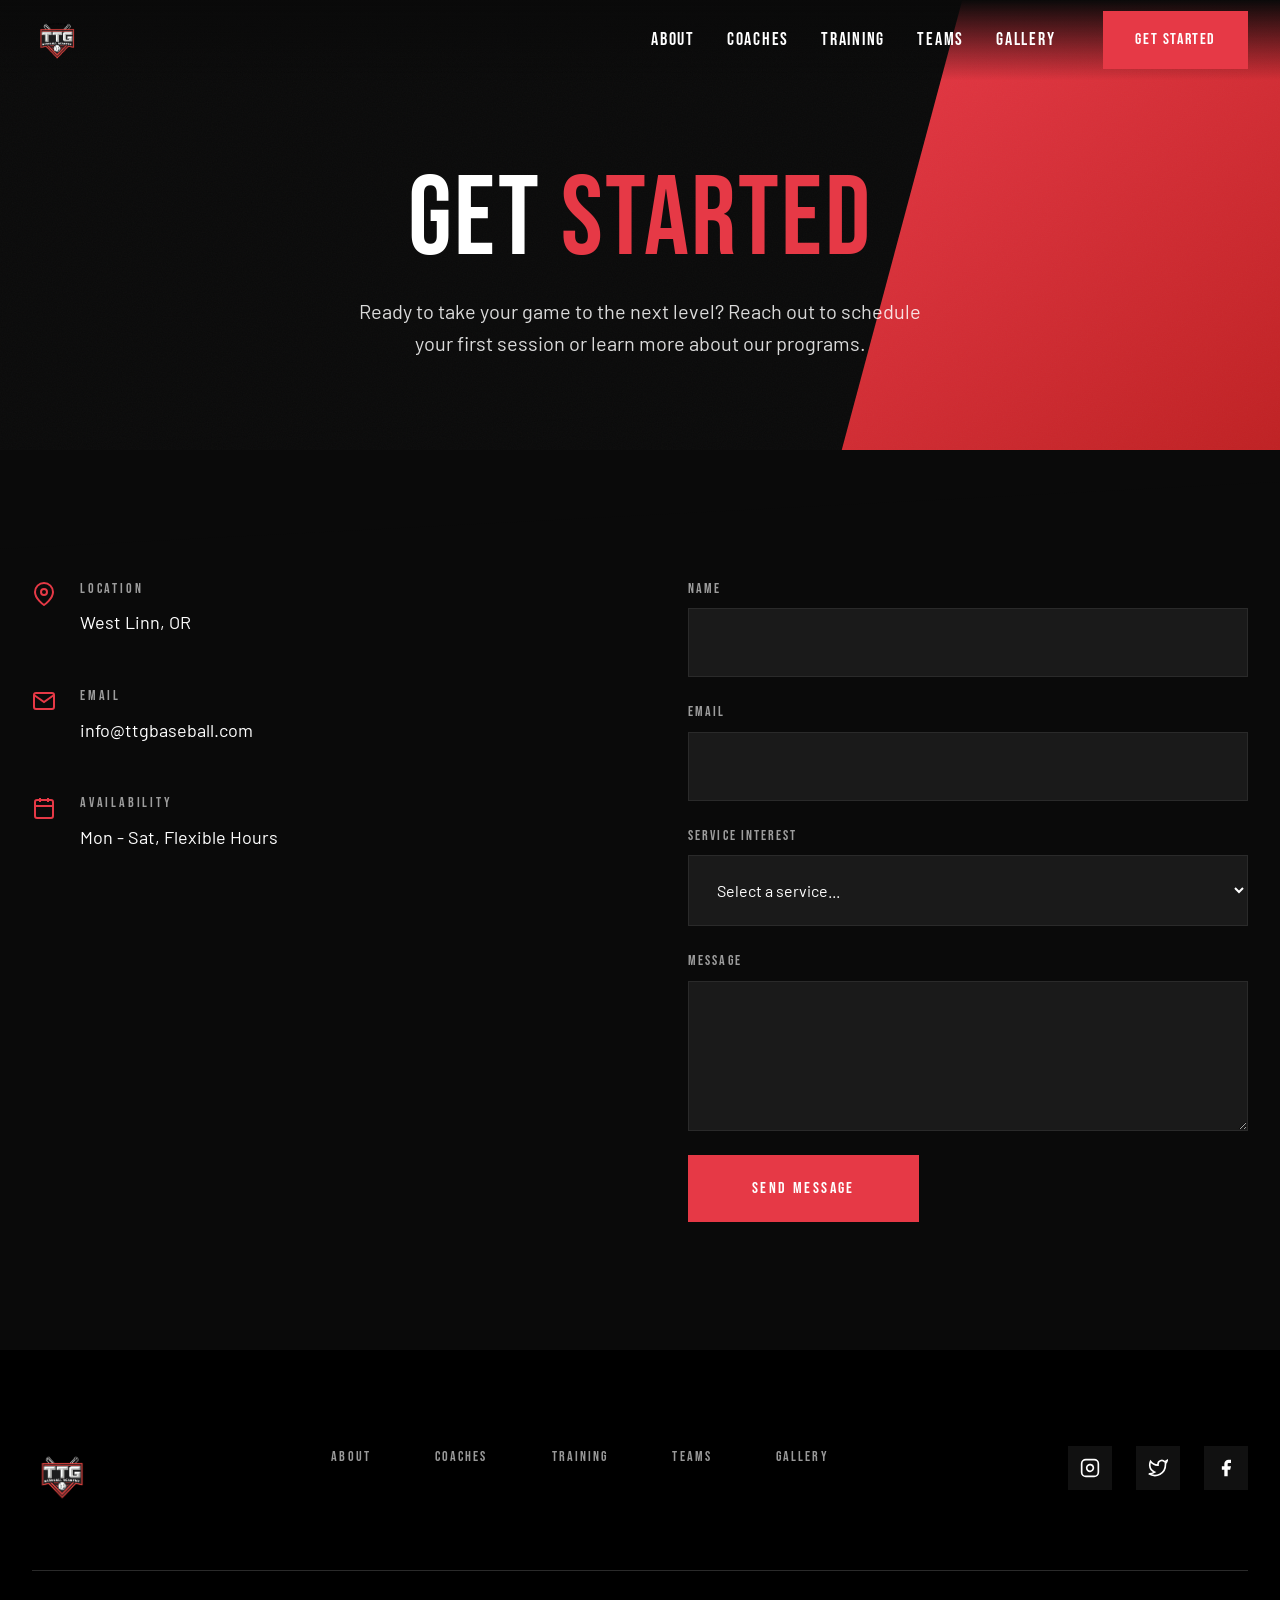
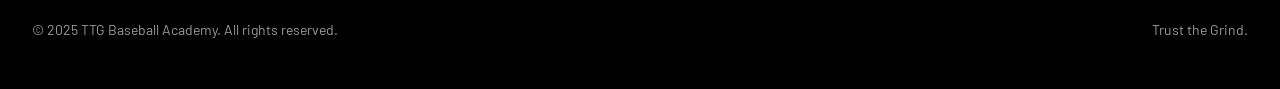
==== contact.html @ e198cc15 "Move contact form to standalone page and add gallery Extract the contact section from index.html int" ====
<!DOCTYPE html>
<html lang="en">
<head>
  <meta charset="UTF-8">
  <meta name="viewport" content="width=device-width, initial-scale=1.0">
  <meta name="description" content="Contact TTG Baseball Academy - Schedule training sessions, learn about programs, and start your journey.">

  <title>Contact | TTG Baseball Academy</title>

  <!-- Fonts -->
  <link rel="preconnect" href="https://fonts.googleapis.com">
  <link rel="preconnect" href="https://fonts.gstatic.com" crossorigin>
  <link href="https://fonts.googleapis.com/css2?family=Barlow:wght@400;500;600&family=Bebas+Neue&display=swap" rel="stylesheet">

  <!-- Styles -->
  <link rel="stylesheet" href="css/styles.css">
</head>
<body>
  <!-- Header -->
  <header class="header" id="header">
    <div class="header__inner">
      <a href="index.html">
        <img src="assets/images/logo.png" alt="TTG Baseball Academy" class="header__logo">
      </a>

      <nav class="nav">
        <button class="nav-toggle" id="navToggle" aria-label="Toggle navigation">
          <span class="nav-toggle__bar"></span>
          <span class="nav-toggle__bar"></span>
          <span class="nav-toggle__bar"></span>
        </button>

        <ul class="nav__list" id="navList">
          <li><a href="index.html#about" class="nav__link">About</a></li>
          <li><a href="index.html#coaches" class="nav__link">Coaches</a></li>
          <li><a href="index.html#services" class="nav__link">Training</a></li>
          <li><a href="teams.html" class="nav__link">Teams</a></li>
          <li><a href="gallery.html" class="nav__link">Gallery</a></li>
        </ul>

        <a href="contact.html" class="nav__cta"><span>Get Started</span></a>
      </nav>
    </div>
  </header>

  <main>
    <!-- Page Hero -->
    <section class="page-hero">
      <div class="page-hero__content">
        <h1 class="page-hero__title text-huge">
          Get <span class="text-red">Started</span>
        </h1>
        <p class="page-hero__subtitle">
          Ready to take your game to the next level? Reach out to schedule
          your first session or learn more about our programs.
        </p>
      </div>
    </section>

    <!-- Contact Section -->
    <section class="section section--black">
      <div class="section__divider"></div>
      <div class="section__inner">
        <div class="contact">
          <div class="contact__info reveal">
            <div class="contact__item">
              <svg class="contact__icon" viewBox="0 0 24 24" fill="none" stroke="currentColor" stroke-width="2">
                <path d="M21 10c0 7-9 13-9 13s-9-6-9-13a9 9 0 0 1 18 0z"/>
                <circle cx="12" cy="10" r="3"/>
              </svg>
              <div>
                <div class="contact__label">Location</div>
                <div class="contact__value">West Linn, OR</div>
              </div>
            </div>

            <div class="contact__item">
              <svg class="contact__icon" viewBox="0 0 24 24" fill="none" stroke="currentColor" stroke-width="2">
                <path d="M4 4h16c1.1 0 2 .9 2 2v12c0 1.1-.9 2-2 2H4c-1.1 0-2-.9-2-2V6c0-1.1.9-2 2-2z"/>
                <polyline points="22,6 12,13 2,6"/>
              </svg>
              <div>
                <div class="contact__label">Email</div>
                <div class="contact__value">
                  <a href="mailto:info@ttgbaseball.com">info@ttgbaseball.com</a>
                </div>
              </div>
            </div>

            <div class="contact__item">
              <svg class="contact__icon" viewBox="0 0 24 24" fill="none" stroke="currentColor" stroke-width="2">
                <rect x="3" y="4" width="18" height="18" rx="2" ry="2"/>
                <line x1="16" y1="2" x2="16" y2="6"/>
                <line x1="8" y1="2" x2="8" y2="6"/>
                <line x1="3" y1="10" x2="21" y2="10"/>
              </svg>
              <div>
                <div class="contact__label">Availability</div>
                <div class="contact__value">Mon - Sat, Flexible Hours</div>
              </div>
            </div>
          </div>

          <form class="contact__form reveal" id="contactForm">
            <div class="form-group">
              <label for="name" class="form-label">Name</label>
              <input type="text" id="name" name="name" class="form-input" required>
            </div>

            <div class="form-group">
              <label for="email" class="form-label">Email</label>
              <input type="email" id="email" name="email" class="form-input" required>
            </div>

            <div class="form-group">
              <label for="service" class="form-label">Service Interest</label>
              <select id="service" name="service" class="form-input">
                <option value="">Select a service...</option>
                <option value="hitting">Hitting Lessons</option>
                <option value="defense">Catching & Defense</option>
                <option value="private">Private Training</option>
                <option value="other">Other</option>
              </select>
            </div>

            <div class="form-group">
              <label for="message" class="form-label">Message</label>
              <textarea id="message" name="message" class="form-textarea" required></textarea>
            </div>

            <button type="submit" class="form-submit">Send Message</button>
          </form>
        </div>
      </div>
    </section>
  </main>

  <!-- Footer -->
  <footer class="footer">
    <div class="footer__inner">
      <div class="footer__top">
        <img src="assets/images/logo.png" alt="TTG Baseball Academy" class="footer__logo">

        <nav class="footer__nav">
          <a href="index.html#about" class="footer__link">About</a>
          <a href="index.html#coaches" class="footer__link">Coaches</a>
          <a href="index.html#services" class="footer__link">Training</a>
          <a href="teams.html" class="footer__link">Teams</a>
          <a href="gallery.html" class="footer__link">Gallery</a>
        </nav>

        <div class="footer__social">
          <a href="#" class="footer__social-link" aria-label="Instagram">
            <svg viewBox="0 0 24 24" fill="none" stroke="currentColor" stroke-width="2">
              <rect x="2" y="2" width="20" height="20" rx="5" ry="5"/>
              <path d="M16 11.37A4 4 0 1 1 12.63 8 4 4 0 0 1 16 11.37z"/>
              <line x1="17.5" y1="6.5" x2="17.51" y2="6.5"/>
            </svg>
          </a>
          <a href="#" class="footer__social-link" aria-label="Twitter">
            <svg viewBox="0 0 24 24" fill="none" stroke="currentColor" stroke-width="2">
              <path d="M23 3a10.9 10.9 0 0 1-3.14 1.53 4.48 4.48 0 0 0-7.86 3v1A10.66 10.66 0 0 1 3 4s-4 9 5 13a11.64 11.64 0 0 1-7 2c9 5 20 0 20-11.5a4.5 4.5 0 0 0-.08-.83A7.72 7.72 0 0 0 23 3z"/>
            </svg>
          </a>
          <a href="#" class="footer__social-link" aria-label="Facebook">
            <svg viewBox="0 0 24 24" fill="currentColor">
              <path d="M18 2h-3a5 5 0 0 0-5 5v3H7v4h3v8h4v-8h3l1-4h-4V7a1 1 0 0 1 1-1h3z"/>
            </svg>
          </a>
        </div>
      </div>

      <div class="footer__bottom">
        <p>&copy; 2025 TTG Baseball Academy. All rights reserved.</p>
        <p>Trust the Grind.</p>
      </div>
    </div>
  </footer>

  <script src="js/main.js"></script>
</body>
</html>
---- css/styles.css ----
/* =============================================
   TTG BASEBALL ACADEMY - "Trust the Grind"
   Aggressive Athletic Brutalism
   ============================================= */

/* --- Custom Properties --- */
:root {
  /* Core Palette - Blood Red & Pitch Black */
  --red: #e63946;
  --red-dark: #b71c1c;
  --red-glow: rgba(230, 57, 70, 0.4);
  --black: #0a0a0a;
  --black-pure: #000000;
  --dark: #111111;
  --dark-elevated: #1a1a1a;
  --gray: #2a2a2a;
  --gray-light: #3a3a3a;
  --white: #ffffff;
  --white-muted: rgba(255, 255, 255, 0.85);
  --white-dim: rgba(255, 255, 255, 0.6);

  /* Typography */
  --font-display: 'Bebas Neue', 'Impact', sans-serif;
  --font-body: 'Barlow', 'Arial', sans-serif;

  /* Spacing */
  --space-xs: 0.5rem;
  --space-sm: 1rem;
  --space-md: 1.5rem;
  --space-lg: 2rem;
  --space-xl: 3rem;
  --space-2xl: 4rem;
  --space-3xl: 6rem;
  --space-4xl: 8rem;

  /* Layout */
  --max-width: 1400px;
  --header-height: 80px;

  /* Transitions */
  --transition-fast: 0.15s ease;
  --transition-base: 0.3s ease;
  --transition-slow: 0.5s cubic-bezier(0.4, 0, 0.2, 1);

  /* Diagonal angle */
  --skew-angle: -3deg;
}

/* --- Reset --- */
*, *::before, *::after {
  box-sizing: border-box;
  margin: 0;
  padding: 0;
}

html {
  scroll-behavior: smooth;
  font-size: 16px;
}

body {
  font-family: var(--font-body);
  background: var(--black);
  color: var(--white);
  line-height: 1.6;
  overflow-x: hidden;
  -webkit-font-smoothing: antialiased;
}

img {
  max-width: 100%;
  height: auto;
  display: block;
}

a {
  color: inherit;
  text-decoration: none;
}

ul { list-style: none; }

/* --- Typography System --- */
h1, h2, h3, h4 {
  font-family: var(--font-display);
  font-weight: 400;
  text-transform: uppercase;
  letter-spacing: 0.02em;
  line-height: 0.9;
}

.text-massive {
  font-size: clamp(4rem, 15vw, 12rem);
}

.text-huge {
  font-size: clamp(3rem, 10vw, 7rem);
}

.text-large {
  font-size: clamp(2rem, 5vw, 4rem);
}

.text-medium {
  font-size: clamp(1.5rem, 3vw, 2.5rem);
}

.text-red {
  color: var(--red);
}

.text-muted {
  color: var(--white-dim);
}

/* --- Header / Navigation --- */
.header {
  position: fixed;
  top: 0;
  left: 0;
  right: 0;
  z-index: 1000;
  height: var(--header-height);
  background: linear-gradient(to bottom, var(--black) 0%, transparent 100%);
  transition: background var(--transition-base);
}

.header.scrolled {
  background: rgba(10, 10, 10, 0.95);
  backdrop-filter: blur(10px);
}

.header__inner {
  display: flex;
  align-items: center;
  justify-content: space-between;
  height: 100%;
  max-width: var(--max-width);
  margin: 0 auto;
  padding: 0 var(--space-lg);
}

.header__logo {
  height: 50px;
  width: auto;
  transition: transform var(--transition-base);
}

.header__logo:hover {
  transform: scale(1.05);
}

.nav {
  display: flex;
  align-items: center;
  gap: var(--space-xl);
}

.nav__list {
  display: flex;
  gap: var(--space-lg);
}

.nav__link {
  font-family: var(--font-display);
  font-size: 1.1rem;
  letter-spacing: 0.1em;
  text-transform: uppercase;
  position: relative;
  padding: var(--space-xs) 0;
}

.nav__link::after {
  content: '';
  position: absolute;
  bottom: 0;
  left: 0;
  width: 0;
  height: 3px;
  background: var(--red);
  transition: width var(--transition-base);
}

.nav__link:hover::after {
  width: 100%;
}

.nav__cta {
  font-family: var(--font-display);
  font-size: 1rem;
  letter-spacing: 0.1em;
  text-transform: uppercase;
  padding: var(--space-sm) var(--space-lg);
  background: var(--red);
  color: var(--white);
  position: relative;
  overflow: hidden;
  transition: transform var(--transition-fast);
}

.nav__cta::before {
  content: '';
  position: absolute;
  top: 0;
  left: -100%;
  width: 100%;
  height: 100%;
  background: var(--white);
  transition: left var(--transition-base);
}

.nav__cta:hover {
  transform: translateY(-2px);
}

.nav__cta:hover::before {
  left: 0;
}

.nav__cta span {
  position: relative;
  z-index: 1;
  transition: color var(--transition-base);
}

.nav__cta:hover span {
  color: var(--red);
}

/* Mobile Nav Toggle */
.nav-toggle {
  display: none;
  flex-direction: column;
  gap: 6px;
  background: none;
  border: none;
  cursor: pointer;
  padding: var(--space-xs);
}

.nav-toggle__bar {
  width: 28px;
  height: 3px;
  background: var(--white);
  transition: all var(--transition-base);
}

.nav-toggle.active .nav-toggle__bar:nth-child(1) {
  transform: rotate(45deg) translate(6px, 6px);
}

.nav-toggle.active .nav-toggle__bar:nth-child(2) {
  opacity: 0;
}

.nav-toggle.active .nav-toggle__bar:nth-child(3) {
  transform: rotate(-45deg) translate(6px, -6px);
}

/* --- Hero Section --- */
.hero {
  position: relative;
  min-height: 100vh;
  display: flex;
  align-items: center;
  justify-content: center;
  overflow: hidden;
  background: var(--black);
}

/* Diagonal red slash */
.hero::before {
  content: '';
  position: absolute;
  top: -20%;
  right: -10%;
  width: 50%;
  height: 150%;
  background: linear-gradient(135deg, var(--red) 0%, var(--red-dark) 100%);
  transform: skewX(-15deg);
  z-index: 1;
}

/* Noise texture overlay */
.hero::after {
  content: '';
  position: absolute;
  inset: 0;
  background: url("data:image/svg+xml,%3Csvg viewBox='0 0 400 400' xmlns='http://www.w3.org/2000/svg'%3E%3Cfilter id='noiseFilter'%3E%3CfeTurbulence type='fractalNoise' baseFrequency='0.9' numOctaves='4' stitchTiles='stitch'/%3E%3C/filter%3E%3Crect width='100%25' height='100%25' filter='url(%23noiseFilter)'/%3E%3C/svg%3E");
  opacity: 0.03;
  pointer-events: none;
  z-index: 2;
}

.hero__content {
  position: relative;
  z-index: 10;
  text-align: center;
  padding: var(--space-2xl);
  max-width: 1000px;
}

.hero__logo {
  width: 200px;
  height: auto;
  margin: 0 auto var(--space-xl);
  animation: fadeInDown 0.8s ease forwards;
  filter: drop-shadow(0 0 30px var(--red-glow));
}

.hero__title {
  margin-bottom: var(--space-md);
  animation: fadeInUp 0.8s ease 0.2s forwards;
  opacity: 0;
}

.hero__subtitle {
  font-size: 1.25rem;
  color: var(--white-muted);
  max-width: 700px;
  margin: 0 auto var(--space-2xl);
  animation: fadeInUp 0.8s ease 0.4s forwards;
  opacity: 0;
}

.hero__cta {
  display: inline-flex;
  align-items: center;
  gap: var(--space-sm);
  font-family: var(--font-display);
  font-size: 1.25rem;
  letter-spacing: 0.15em;
  text-transform: uppercase;
  padding: var(--space-md) var(--space-2xl);
  background: transparent;
  border: 3px solid var(--white);
  color: var(--white);
  cursor: pointer;
  position: relative;
  overflow: hidden;
  animation: fadeInUp 0.8s ease 0.6s forwards;
  opacity: 0;
  transition: all var(--transition-base);
}

.hero__cta::before {
  content: '';
  position: absolute;
  top: 0;
  left: -100%;
  width: 100%;
  height: 100%;
  background: var(--white);
  transition: left var(--transition-base);
  z-index: 0;
}

.hero__cta:hover {
  border-color: var(--white);
}

.hero__cta:hover::before {
  left: 0;
}

.hero__cta span {
  position: relative;
  z-index: 1;
  transition: color var(--transition-base);
}

.hero__cta:hover span {
  color: var(--black);
}

.hero__cta svg {
  position: relative;
  z-index: 1;
  transition: all var(--transition-base);
}

.hero__cta:hover svg {
  stroke: var(--black);
  transform: translateX(5px);
}

/* Scroll indicator */
.hero__scroll {
  position: absolute;
  bottom: var(--space-2xl);
  left: 50%;
  transform: translateX(-50%);
  z-index: 10;
  display: flex;
  flex-direction: column;
  align-items: center;
  gap: var(--space-sm);
  animation: bounce 2s infinite;
}

.hero__scroll-text {
  font-family: var(--font-display);
  font-size: 0.875rem;
  letter-spacing: 0.2em;
  text-transform: uppercase;
  color: var(--white-dim);
}

.hero__scroll-line {
  width: 1px;
  height: 60px;
  background: linear-gradient(to bottom, var(--white-dim) 0%, transparent 100%);
}

/* --- Section Styles --- */
.section {
  position: relative;
  padding: var(--space-4xl) var(--space-lg);
}

.section--dark {
  background: var(--dark);
}

.section--black {
  background: var(--black);
}

.section__inner {
  max-width: var(--max-width);
  margin: 0 auto;
}

/* Diagonal section divider */
.section__divider {
  position: absolute;
  top: -1px;
  left: 0;
  right: 0;
  height: 100px;
  background: inherit;
  transform: skewY(var(--skew-angle));
  transform-origin: top left;
}

/* Section header */
.section-header {
  margin-bottom: var(--space-3xl);
}

.section-header--center {
  text-align: center;
}

.section-header__label {
  display: inline-block;
  font-family: var(--font-display);
  font-size: 0.875rem;
  letter-spacing: 0.3em;
  text-transform: uppercase;
  color: var(--red);
  margin-bottom: var(--space-sm);
  position: relative;
  padding-left: 50px;
}

.section-header__label::before {
  content: '';
  position: absolute;
  left: 0;
  top: 50%;
  width: 40px;
  height: 2px;
  background: var(--red);
}

.section-header--center .section-header__label {
  padding-left: 0;
}

.section-header--center .section-header__label::before {
  display: none;
}

.section-header__title {
  margin-bottom: var(--space-md);
}

.section-header__text {
  font-size: 1.125rem;
  color: var(--white-dim);
  max-width: 600px;
}

.section-header--center .section-header__text {
  margin: 0 auto;
}

/* --- About / Stats Section --- */
.stats {
  display: grid;
  grid-template-columns: repeat(4, 1fr);
  gap: var(--space-lg);
  margin-top: var(--space-3xl);
}

.stat {
  text-align: center;
  padding: var(--space-xl);
  background: var(--dark-elevated);
  position: relative;
  overflow: hidden;
}

.stat::before {
  content: '';
  position: absolute;
  top: 0;
  left: 0;
  width: 100%;
  height: 4px;
  background: var(--red);
  transform: scaleX(0);
  transform-origin: left;
  transition: transform var(--transition-slow);
}

.stat:hover::before {
  transform: scaleX(1);
}

.stat__number {
  font-family: var(--font-display);
  font-size: clamp(3rem, 6vw, 5rem);
  color: var(--red);
  line-height: 1;
  margin-bottom: var(--space-xs);
}

.stat__label {
  font-family: var(--font-display);
  font-size: 1rem;
  letter-spacing: 0.15em;
  text-transform: uppercase;
  color: var(--white-muted);
}

/* --- Coaching Staff Section --- */
.coaches {
  display: flex;
  flex-direction: column;
  gap: var(--space-4xl);
}

.coach {
  display: grid;
  grid-template-columns: 1fr 1fr;
  gap: var(--space-3xl);
  align-items: center;
}

.coach:nth-child(even) {
  direction: rtl;
}

.coach:nth-child(even) > * {
  direction: ltr;
}

.coach__image-wrapper {
  position: relative;
  overflow: hidden;
}

.coach__image-wrapper::before {
  content: '';
  position: absolute;
  inset: 0;
  background: linear-gradient(135deg, transparent 50%, var(--red) 50%);
  opacity: 0;
  transition: opacity var(--transition-base);
  z-index: 1;
}

.coach__image-wrapper:hover::before {
  opacity: 0.2;
}

.coach__image {
  width: 100%;
  aspect-ratio: 4/5;
  object-fit: cover;
  filter: grayscale(30%);
  transition: all var(--transition-slow);
}

.coach__image-wrapper:hover .coach__image {
  filter: grayscale(0%);
  transform: scale(1.05);
}

/* Red corner accent */
.coach__image-wrapper::after {
  content: '';
  position: absolute;
  bottom: 0;
  right: 0;
  width: 100px;
  height: 100px;
  background: var(--red);
  clip-path: polygon(100% 0, 100% 100%, 0 100%);
}

.coach__content {
  padding: var(--space-xl) 0;
}

.coach__name {
  margin-bottom: var(--space-xs);
}

.coach__title {
  font-family: var(--font-display);
  font-size: 1.125rem;
  letter-spacing: 0.2em;
  text-transform: uppercase;
  color: var(--red);
  margin-bottom: var(--space-lg);
}

.coach__bio {
  font-size: 1.125rem;
  color: var(--white-muted);
  line-height: 1.8;
  margin-bottom: var(--space-xl);
}

.coach__link {
  display: inline-flex;
  align-items: center;
  gap: var(--space-sm);
  font-family: var(--font-display);
  font-size: 1rem;
  letter-spacing: 0.15em;
  text-transform: uppercase;
  color: var(--white);
  border-bottom: 2px solid var(--red);
  padding-bottom: var(--space-xs);
  transition: all var(--transition-base);
}

.coach__link:hover {
  color: var(--red);
  gap: var(--space-md);
}

/* --- Services Section --- */
.services {
  display: grid;
  grid-template-columns: repeat(3, 1fr);
  gap: var(--space-lg);
}

.service {
  background: var(--dark-elevated);
  padding: var(--space-2xl);
  position: relative;
  overflow: hidden;
  transition: all var(--transition-base);
  border: 1px solid transparent;
}

.service::before {
  content: '';
  position: absolute;
  top: 0;
  left: 0;
  width: 4px;
  height: 0;
  background: var(--red);
  transition: height var(--transition-slow);
}

.service:hover {
  border-color: var(--gray-light);
  transform: translateY(-5px);
}

.service:hover::before {
  height: 100%;
}

.service__icon {
  width: 60px;
  height: 60px;
  margin-bottom: var(--space-lg);
  color: var(--red);
}

.service__title {
  font-family: var(--font-display);
  font-size: 1.75rem;
  letter-spacing: 0.05em;
  margin-bottom: var(--space-sm);
}

.service__text {
  color: var(--white-dim);
  margin-bottom: var(--space-lg);
}

.service__price {
  font-family: var(--font-display);
  font-size: 1.25rem;
  color: var(--red);
  letter-spacing: 0.1em;
}

/* --- CTA Section --- */
.cta-section {
  position: relative;
  padding: var(--space-4xl) var(--space-lg);
  background: linear-gradient(135deg, var(--red-dark) 0%, var(--red) 100%);
  overflow: hidden;
}

.cta-section::before {
  content: '';
  position: absolute;
  top: -50%;
  left: -50%;
  width: 200%;
  height: 200%;
  background: url("data:image/svg+xml,%3Csvg width='60' height='60' viewBox='0 0 60 60' xmlns='http://www.w3.org/2000/svg'%3E%3Cg fill='none' fill-rule='evenodd'%3E%3Cg fill='%23000000' fill-opacity='0.1'%3E%3Cpath d='M36 34v-4h-2v4h-4v2h4v4h2v-4h4v-2h-4zm0-30V0h-2v4h-4v2h4v4h2V6h4V4h-4zM6 34v-4H4v4H0v2h4v4h2v-4h4v-2H6zM6 4V0H4v4H0v2h4v4h2V6h4V4H6z'/%3E%3C/g%3E%3C/g%3E%3C/svg%3E");
  opacity: 0.3;
}

.cta-section__inner {
  position: relative;
  z-index: 1;
  max-width: var(--max-width);
  margin: 0 auto;
  text-align: center;
}

.cta-section__title {
  margin-bottom: var(--space-md);
}

.cta-section__text {
  font-size: 1.25rem;
  opacity: 0.9;
  max-width: 600px;
  margin: 0 auto var(--space-2xl);
}

.cta-section__btn {
  display: inline-flex;
  align-items: center;
  gap: var(--space-sm);
  font-family: var(--font-display);
  font-size: 1.25rem;
  letter-spacing: 0.15em;
  text-transform: uppercase;
  padding: var(--space-md) var(--space-2xl);
  background: var(--black);
  color: var(--white);
  border: none;
  cursor: pointer;
  transition: all var(--transition-base);
}

.cta-section__btn:hover {
  background: var(--white);
  color: var(--black);
  transform: translateY(-3px);
  box-shadow: 0 20px 40px rgba(0, 0, 0, 0.3);
}

/* --- Contact Section --- */
.contact {
  display: grid;
  grid-template-columns: 1fr 1fr;
  gap: var(--space-3xl);
}

.contact__info {
  display: flex;
  flex-direction: column;
  gap: var(--space-xl);
}

.contact__item {
  display: flex;
  align-items: flex-start;
  gap: var(--space-md);
}

.contact__icon {
  width: 24px;
  height: 24px;
  color: var(--red);
  flex-shrink: 0;
  margin-top: 4px;
}

.contact__label {
  font-family: var(--font-display);
  font-size: 0.875rem;
  letter-spacing: 0.2em;
  text-transform: uppercase;
  color: var(--white-dim);
  margin-bottom: var(--space-xs);
}

.contact__value {
  font-size: 1.125rem;
}

.contact__value a {
  transition: color var(--transition-fast);
}

.contact__value a:hover {
  color: var(--red);
}

/* Contact Form */
.contact__form {
  display: flex;
  flex-direction: column;
  gap: var(--space-md);
}

.form-group {
  display: flex;
  flex-direction: column;
  gap: var(--space-xs);
}

.form-label {
  font-family: var(--font-display);
  font-size: 0.875rem;
  letter-spacing: 0.15em;
  text-transform: uppercase;
  color: var(--white-dim);
}

.form-input,
.form-textarea {
  padding: var(--space-md);
  background: var(--dark-elevated);
  border: 1px solid var(--gray);
  color: var(--white);
  font-family: var(--font-body);
  font-size: 1rem;
  transition: border-color var(--transition-fast);
}

.form-input:focus,
.form-textarea:focus {
  outline: none;
  border-color: var(--red);
}

.form-textarea {
  min-height: 150px;
  resize: vertical;
}

.form-submit {
  align-self: flex-start;
  font-family: var(--font-display);
  font-size: 1rem;
  letter-spacing: 0.15em;
  text-transform: uppercase;
  padding: var(--space-md) var(--space-2xl);
  background: var(--red);
  color: var(--white);
  border: none;
  cursor: pointer;
  transition: all var(--transition-base);
}

.form-submit:hover {
  background: var(--white);
  color: var(--red);
  transform: translateY(-2px);
}

/* --- Footer --- */
.footer {
  background: var(--black-pure);
  padding: var(--space-3xl) var(--space-lg) var(--space-xl);
}

.footer__inner {
  max-width: var(--max-width);
  margin: 0 auto;
}

.footer__top {
  display: flex;
  justify-content: space-between;
  align-items: flex-start;
  padding-bottom: var(--space-2xl);
  border-bottom: 1px solid var(--gray);
  margin-bottom: var(--space-xl);
}

.footer__logo {
  height: 60px;
  width: auto;
}

.footer__nav {
  display: flex;
  gap: var(--space-2xl);
}

.footer__link {
  font-family: var(--font-display);
  font-size: 0.875rem;
  letter-spacing: 0.15em;
  text-transform: uppercase;
  color: var(--white-dim);
  transition: color var(--transition-fast);
}

.footer__link:hover {
  color: var(--red);
}

.footer__social {
  display: flex;
  gap: var(--space-md);
}

.footer__social-link {
  width: 44px;
  height: 44px;
  display: flex;
  align-items: center;
  justify-content: center;
  background: var(--dark);
  color: var(--white);
  transition: all var(--transition-base);
}

.footer__social-link:hover {
  background: var(--red);
  transform: translateY(-3px);
}

.footer__social-link svg {
  width: 20px;
  height: 20px;
}

.footer__bottom {
  display: flex;
  justify-content: space-between;
  align-items: center;
  font-size: 0.875rem;
  color: var(--white-dim);
}

/* --- Page Hero (for inner pages) --- */
.page-hero {
  position: relative;
  min-height: 50vh;
  display: flex;
  align-items: center;
  justify-content: center;
  overflow: hidden;
  background: var(--black);
  padding-top: var(--header-height);
}

.page-hero::before {
  content: '';
  position: absolute;
  top: -20%;
  right: -10%;
  width: 40%;
  height: 150%;
  background: linear-gradient(135deg, var(--red) 0%, var(--red-dark) 100%);
  transform: skewX(-15deg);
  z-index: 1;
}

.page-hero::after {
  content: '';
  position: absolute;
  inset: 0;
  background: url("data:image/svg+xml,%3Csvg viewBox='0 0 400 400' xmlns='http://www.w3.org/2000/svg'%3E%3Cfilter id='noiseFilter'%3E%3CfeTurbulence type='fractalNoise' baseFrequency='0.9' numOctaves='4' stitchTiles='stitch'/%3E%3C/filter%3E%3Crect width='100%25' height='100%25' filter='url(%23noiseFilter)'/%3E%3C/svg%3E");
  opacity: 0.03;
  pointer-events: none;
  z-index: 2;
}

.page-hero__content {
  position: relative;
  z-index: 10;
  text-align: center;
  padding: var(--space-2xl);
  max-width: 900px;
}

.page-hero__title {
  margin-bottom: var(--space-md);
}

.page-hero__subtitle {
  font-size: 1.25rem;
  color: var(--white-muted);
  max-width: 600px;
  margin: 0 auto;
}

/* --- Team Section --- */
.team-section {
  padding: var(--space-3xl) 0;
}

.team-section__header {
  margin-bottom: var(--space-2xl);
}

.team-section__title {
  font-family: var(--font-display);
  font-size: clamp(2.5rem, 5vw, 4rem);
  display: flex;
  align-items: center;
  gap: var(--space-md);
}

.team-section__title::before {
  content: '';
  width: 60px;
  height: 4px;
  background: var(--red);
}

.team-section__subtitle {
  font-size: 1rem;
  color: var(--white-dim);
  margin-top: var(--space-sm);
  padding-left: calc(60px + var(--space-md));
}

/* --- Player Grid --- */
.player-grid {
  display: grid;
  grid-template-columns: repeat(4, 1fr);
  gap: var(--space-lg);
}

/* --- Player Card --- */
.player-card {
  background: var(--dark-elevated);
  position: relative;
  overflow: hidden;
  transition: all var(--transition-base);
}

.player-card::before {
  content: '';
  position: absolute;
  top: 0;
  left: 0;
  width: 100%;
  height: 4px;
  background: var(--red);
  transform: scaleX(0);
  transform-origin: left;
  transition: transform var(--transition-slow);
  z-index: 10;
}

.player-card:hover {
  transform: translateY(-5px);
  box-shadow: 0 20px 40px rgba(0, 0, 0, 0.4);
}

.player-card:hover::before {
  transform: scaleX(1);
}

/* Player Image - Hidden for now */
.player-card__image-wrapper {
  display: none;
  position: relative;
  aspect-ratio: 3/4;
  overflow: hidden;
}

.player-card__image-wrapper::after {
  content: '';
  position: absolute;
  bottom: 0;
  right: 0;
  width: 50px;
  height: 50px;
  background: var(--red);
  clip-path: polygon(100% 0, 100% 100%, 0 100%);
  transition: all var(--transition-base);
}

.player-card:hover .player-card__image-wrapper::after {
  width: 60px;
  height: 60px;
}

.player-card__image {
  width: 100%;
  height: 100%;
  object-fit: cover;
  filter: grayscale(30%);
  transition: all var(--transition-slow);
}

.player-card:hover .player-card__image {
  filter: grayscale(0%);
  transform: scale(1.05);
}

/* Player placeholder (no photo) */
.player-card__placeholder {
  width: 100%;
  height: 100%;
  display: flex;
  align-items: center;
  justify-content: center;
  background: var(--gray);
  color: var(--white-dim);
}

.player-card__placeholder svg {
  width: 80px;
  height: 80px;
  opacity: 0.3;
}

/* Player Content */
.player-card__content {
  padding: var(--space-lg);
  text-align: center;
}

.player-card__number {
  font-family: var(--font-display);
  font-size: 2rem;
  color: var(--red);
  line-height: 1;
  margin-bottom: var(--space-xs);
}

.player-card__name {
  font-family: var(--font-display);
  font-size: 1.5rem;
  text-transform: uppercase;
  letter-spacing: 0.02em;
  line-height: 1.1;
  margin-bottom: var(--space-xs);
}

.player-card__position {
  font-size: 1rem;
  color: var(--white-muted);
  margin-bottom: var(--space-sm);
}

.player-card__stats {
  font-size: 0.875rem;
  color: var(--white-dim);
}

.player-card__stats span {
  display: inline-block;
}

.player-card__stats span:not(:last-child)::after {
  content: '|';
  margin: 0 var(--space-xs);
  opacity: 0.4;
}

.player-card__commit {
  font-size: 0.875rem;
  color: var(--red);
  font-weight: 600;
  text-transform: uppercase;
  letter-spacing: 0.05em;
  margin-top: var(--space-xs);
}

/* Roster Category Headers */
.roster-category {
  font-family: var(--font-display);
  font-size: 1.75rem;
  color: var(--red);
  text-transform: uppercase;
  letter-spacing: 0.05em;
  margin-top: var(--space-xl);
  margin-bottom: var(--space-md);
  padding-bottom: var(--space-sm);
  border-bottom: 2px solid var(--gray);
}

.roster-category:first-of-type {
  margin-top: 0;
}

/* --- Player Grid Responsive --- */
@media (max-width: 1200px) {
  .player-grid {
    grid-template-columns: repeat(3, 1fr);
  }
}

@media (max-width: 768px) {
  .player-grid {
    grid-template-columns: repeat(2, 1fr);
    gap: var(--space-md);
  }

  .team-section__title::before {
    width: 40px;
  }

  .team-section__subtitle {
    padding-left: calc(40px + var(--space-md));
  }
}

@media (max-width: 480px) {
  .player-grid {
    grid-template-columns: 1fr;
  }

  .page-hero {
    min-height: 40vh;
  }

  .player-card__number {
    font-size: 1.5rem;
  }

  .player-card__name {
    font-size: 1.25rem;
  }
}

/* --- Animations --- */
@keyframes fadeInUp {
  from {
    opacity: 0;
    transform: translateY(30px);
  }
  to {
    opacity: 1;
    transform: translateY(0);
  }
}

@keyframes fadeInDown {
  from {
    opacity: 0;
    transform: translateY(-30px);
  }
  to {
    opacity: 1;
    transform: translateY(0);
  }
}

@keyframes bounce {
  0%, 20%, 50%, 80%, 100% {
    transform: translateX(-50%) translateY(0);
  }
  40% {
    transform: translateX(-50%) translateY(-10px);
  }
  60% {
    transform: translateX(-50%) translateY(-5px);
  }
}

/* Scroll reveal animations */
.reveal {
  opacity: 0;
  transform: translateY(40px);
  transition: all 0.8s cubic-bezier(0.4, 0, 0.2, 1);
}

.reveal.active {
  opacity: 1;
  transform: translateY(0);
}

.reveal-delay-1 { transition-delay: 0.1s; }
.reveal-delay-2 { transition-delay: 0.2s; }
.reveal-delay-3 { transition-delay: 0.3s; }
.reveal-delay-4 { transition-delay: 0.4s; }

/* --- Responsive --- */
@media (max-width: 1024px) {
  .stats {
    grid-template-columns: repeat(2, 1fr);
  }

  .coach {
    grid-template-columns: 1fr;
    gap: var(--space-xl);
  }

  .coach:nth-child(even) {
    direction: ltr;
  }

  .services {
    grid-template-columns: repeat(2, 1fr);
  }

  .contact {
    grid-template-columns: 1fr;
  }
}

@media (max-width: 768px) {
  :root {
    --header-height: 70px;
  }

  .nav-toggle {
    display: flex;
  }

  .nav__list {
    position: fixed;
    top: var(--header-height);
    left: 0;
    right: 0;
    bottom: 0;
    flex-direction: column;
    align-items: center;
    justify-content: center;
    gap: var(--space-xl);
    background: var(--black);
    opacity: 0;
    visibility: hidden;
    transition: all var(--transition-base);
  }

  .nav__list.active {
    opacity: 1;
    visibility: visible;
  }

  .nav__link {
    font-size: 1.5rem;
  }

  .nav__cta {
    display: none;
  }

  .hero::before {
    width: 80%;
    right: -30%;
  }

  .hero__logo {
    width: 150px;
  }

  .stats {
    grid-template-columns: 1fr;
  }

  .services {
    grid-template-columns: 1fr;
  }

  .footer__top {
    flex-direction: column;
    gap: var(--space-xl);
  }

  .footer__nav {
    flex-wrap: wrap;
    gap: var(--space-md);
  }

  .footer__bottom {
    flex-direction: column;
    gap: var(--space-md);
    text-align: center;
  }
}

@media (max-width: 480px) {
  .section {
    padding: var(--space-3xl) var(--space-md);
  }

  .hero__cta {
    padding: var(--space-md) var(--space-lg);
    font-size: 1rem;
  }
}

/* =============================================
   GALLERY - Contact Sheet
   ============================================= */

/* --- Event Header --- */
.gallery-event {
  margin-bottom: var(--space-xl);
}

.gallery-event__header {
  display: flex;
  justify-content: space-between;
  align-items: flex-end;
  margin-bottom: var(--space-lg);
}

.gallery-event__title {
  font-family: var(--font-display);
  font-size: clamp(2.5rem, 5vw, 4rem);
  text-transform: uppercase;
  letter-spacing: 0.02em;
  line-height: 0.9;
}

.gallery-event__meta {
  font-size: 1rem;
  color: var(--white-dim);
  margin-top: var(--space-xs);
}

.gallery-event__count {
  text-align: right;
  flex-shrink: 0;
}

.gallery-event__count-number {
  display: block;
  font-family: var(--font-display);
  font-size: 3rem;
  color: var(--red);
  line-height: 1;
}

.gallery-event__count-label {
  font-family: var(--font-display);
  font-size: 0.875rem;
  letter-spacing: 0.2em;
  text-transform: uppercase;
  color: var(--white-dim);
}

/* --- Film Strip --- */
.gallery-filmstrip {
  position: relative;
  height: 18px;
  background: var(--dark-elevated);
  border-top: 2px solid var(--red);
  border-bottom: 2px solid var(--red);
  overflow: hidden;
}

.gallery-filmstrip--bottom {
  border-top: 2px solid var(--red);
  border-bottom: 2px solid var(--red);
}

.gallery-filmstrip__holes {
  display: flex;
  align-items: center;
  height: 100%;
  padding: 0 10px;
  gap: 16px;
}

.gallery-filmstrip__holes::before {
  content: '';
  display: block;
  width: 100%;
  height: 6px;
  background: repeating-linear-gradient(
    90deg,
    var(--gray) 0px,
    var(--gray) 10px,
    transparent 10px,
    transparent 22px
  );
  opacity: 0.6;
}

/* --- Contact Sheet Grid --- */
.gallery-grid {
  display: grid;
  grid-template-columns: repeat(6, 1fr);
  gap: 3px;
  background: var(--gray);
  border-left: 3px solid var(--gray);
  border-right: 3px solid var(--gray);
}

/* --- Gallery Cell --- */
.gallery-cell {
  position: relative;
  aspect-ratio: 2/3;
  overflow: hidden;
  cursor: pointer;
  background: var(--dark-elevated);
  opacity: 0;
  transform: scale(0.92);
  transition: opacity 0.6s cubic-bezier(0.4, 0, 0.2, 1),
              transform 0.6s cubic-bezier(0.4, 0, 0.2, 1);
}

.gallery-cell--visible {
  opacity: 1;
  transform: scale(1);
}

.gallery-cell img {
  width: 100%;
  height: 100%;
  object-fit: cover;
  filter: grayscale(50%) brightness(0.85);
  transition: filter 0.4s ease, transform 0.5s cubic-bezier(0.4, 0, 0.2, 1);
}

.gallery-cell:hover img {
  filter: grayscale(0%) brightness(1);
  transform: scale(1.08);
}

/* Red top bar on hover */
.gallery-cell::before {
  content: '';
  position: absolute;
  top: 0;
  left: 0;
  right: 0;
  height: 3px;
  background: var(--red);
  transform: scaleX(0);
  transform-origin: left;
  transition: transform 0.4s cubic-bezier(0.4, 0, 0.2, 1);
  z-index: 3;
}

.gallery-cell:hover::before {
  transform: scaleX(1);
}

/* Corner accent on hover */
.gallery-cell::after {
  content: '';
  position: absolute;
  bottom: 0;
  right: 0;
  width: 0;
  height: 0;
  background: var(--red);
  clip-path: polygon(100% 0, 100% 100%, 0 100%);
  transition: width 0.3s ease, height 0.3s ease;
  z-index: 3;
}

.gallery-cell:hover::after {
  width: 28px;
  height: 28px;
}

/* Index number */
.gallery-cell__index {
  position: absolute;
  bottom: 6px;
  left: 6px;
  font-family: var(--font-display);
  font-size: 0.75rem;
  letter-spacing: 0.1em;
  color: rgba(255, 255, 255, 0);
  text-shadow: 0 1px 3px rgba(0, 0, 0, 0.8);
  z-index: 2;
  transition: color 0.3s ease;
}

.gallery-cell:hover .gallery-cell__index {
  color: rgba(255, 255, 255, 0.7);
}

/* --- Gallery Grid Responsive --- */
@media (max-width: 1200px) {
  .gallery-grid {
    grid-template-columns: repeat(5, 1fr);
  }
}

@media (max-width: 1024px) {
  .gallery-grid {
    grid-template-columns: repeat(4, 1fr);
  }
}

@media (max-width: 768px) {
  .gallery-grid {
    grid-template-columns: repeat(3, 1fr);
  }

  .gallery-event__header {
    flex-direction: column;
    align-items: flex-start;
    gap: var(--space-sm);
  }

  .gallery-event__count {
    text-align: left;
    display: flex;
    align-items: baseline;
    gap: var(--space-xs);
  }

  .gallery-event__count-number {
    font-size: 2rem;
  }
}

@media (max-width: 480px) {
  .gallery-grid {
    grid-template-columns: repeat(2, 1fr);
    gap: 2px;
  }
}

/* =============================================
   LIGHTBOX
   ============================================= */
.lightbox {
  position: fixed;
  inset: 0;
  z-index: 9999;
  display: flex;
  align-items: center;
  justify-content: center;
  opacity: 0;
  visibility: hidden;
  pointer-events: none;
}

.lightbox--active {
  opacity: 1;
  visibility: visible;
  pointer-events: auto;
}

.lightbox--closing {
  transition: opacity 0.35s ease;
  opacity: 0;
}

/* Backdrop */
.lightbox__backdrop {
  position: absolute;
  inset: 0;
  background: rgba(5, 5, 5, 0);
  transition: background 0.5s ease;
  z-index: 1;
}

.lightbox__backdrop--active {
  background: rgba(5, 5, 5, 0.94);
}

/* Red flash effect */
.lightbox__flash {
  position: absolute;
  inset: 0;
  background: var(--red);
  opacity: 0;
  z-index: 5;
  pointer-events: none;
}

.lightbox__flash--active {
  animation: redFlash 0.5s ease-out forwards;
}

@keyframes redFlash {
  0% { opacity: 0; }
  15% { opacity: 0.4; }
  100% { opacity: 0; }
}

/* Image */
.lightbox__content {
  position: relative;
  z-index: 10;
  width: 85vw;
  height: 85vh;
  display: flex;
  align-items: center;
  justify-content: center;
}

.lightbox__image {
  max-width: 100%;
  max-height: 100%;
  object-fit: contain;
  opacity: 1;
  transform: translateX(0);
  transition: none;
}

.lightbox__image--transitioning {
  transition: transform 0.3s cubic-bezier(0.16, 1, 0.3, 1),
              opacity 0.2s ease;
}

/* UI overlay */
.lightbox__ui {
  position: absolute;
  top: 0;
  left: 0;
  right: 0;
  display: flex;
  justify-content: space-between;
  align-items: flex-start;
  padding: var(--space-lg) var(--space-xl);
  z-index: 20;
}

.lightbox__counter {
  font-family: var(--font-display);
  font-size: 1.5rem;
  letter-spacing: 0.15em;
  color: var(--white);
  display: flex;
  align-items: baseline;
  gap: 4px;
}

.lightbox__current {
  color: var(--red);
  font-size: 2rem;
}

.lightbox__separator {
  color: var(--white-dim);
  font-size: 1.25rem;
}

.lightbox__total {
  color: var(--white-dim);
}

.lightbox__close {
  background: none;
  border: none;
  color: var(--white);
  cursor: pointer;
  padding: var(--space-xs);
  transition: color var(--transition-fast), transform var(--transition-fast);
}

.lightbox__close:hover {
  color: var(--red);
  transform: scale(1.15);
}

/* Navigation arrows */
.lightbox__nav {
  position: absolute;
  top: 50%;
  transform: translateY(-50%);
  z-index: 20;
  background: none;
  border: none;
  color: var(--white);
  cursor: pointer;
  padding: var(--space-lg);
  transition: color var(--transition-fast), transform var(--transition-fast);
}

.lightbox__nav:hover {
  color: var(--red);
}

.lightbox__nav--prev {
  left: 0;
}

.lightbox__nav--prev:hover {
  transform: translateY(-50%) translateX(-4px);
}

.lightbox__nav--next {
  right: 0;
}

.lightbox__nav--next:hover {
  transform: translateY(-50%) translateX(4px);
}

/* Lightbox responsive */
@media (max-width: 768px) {
  .lightbox__content {
    width: 95vw;
    height: 80vh;
  }

  .lightbox__ui {
    padding: var(--space-md);
  }

  .lightbox__nav {
    padding: var(--space-sm);
  }

  .lightbox__counter {
    font-size: 1.25rem;
  }

  .lightbox__current {
    font-size: 1.5rem;
  }
}
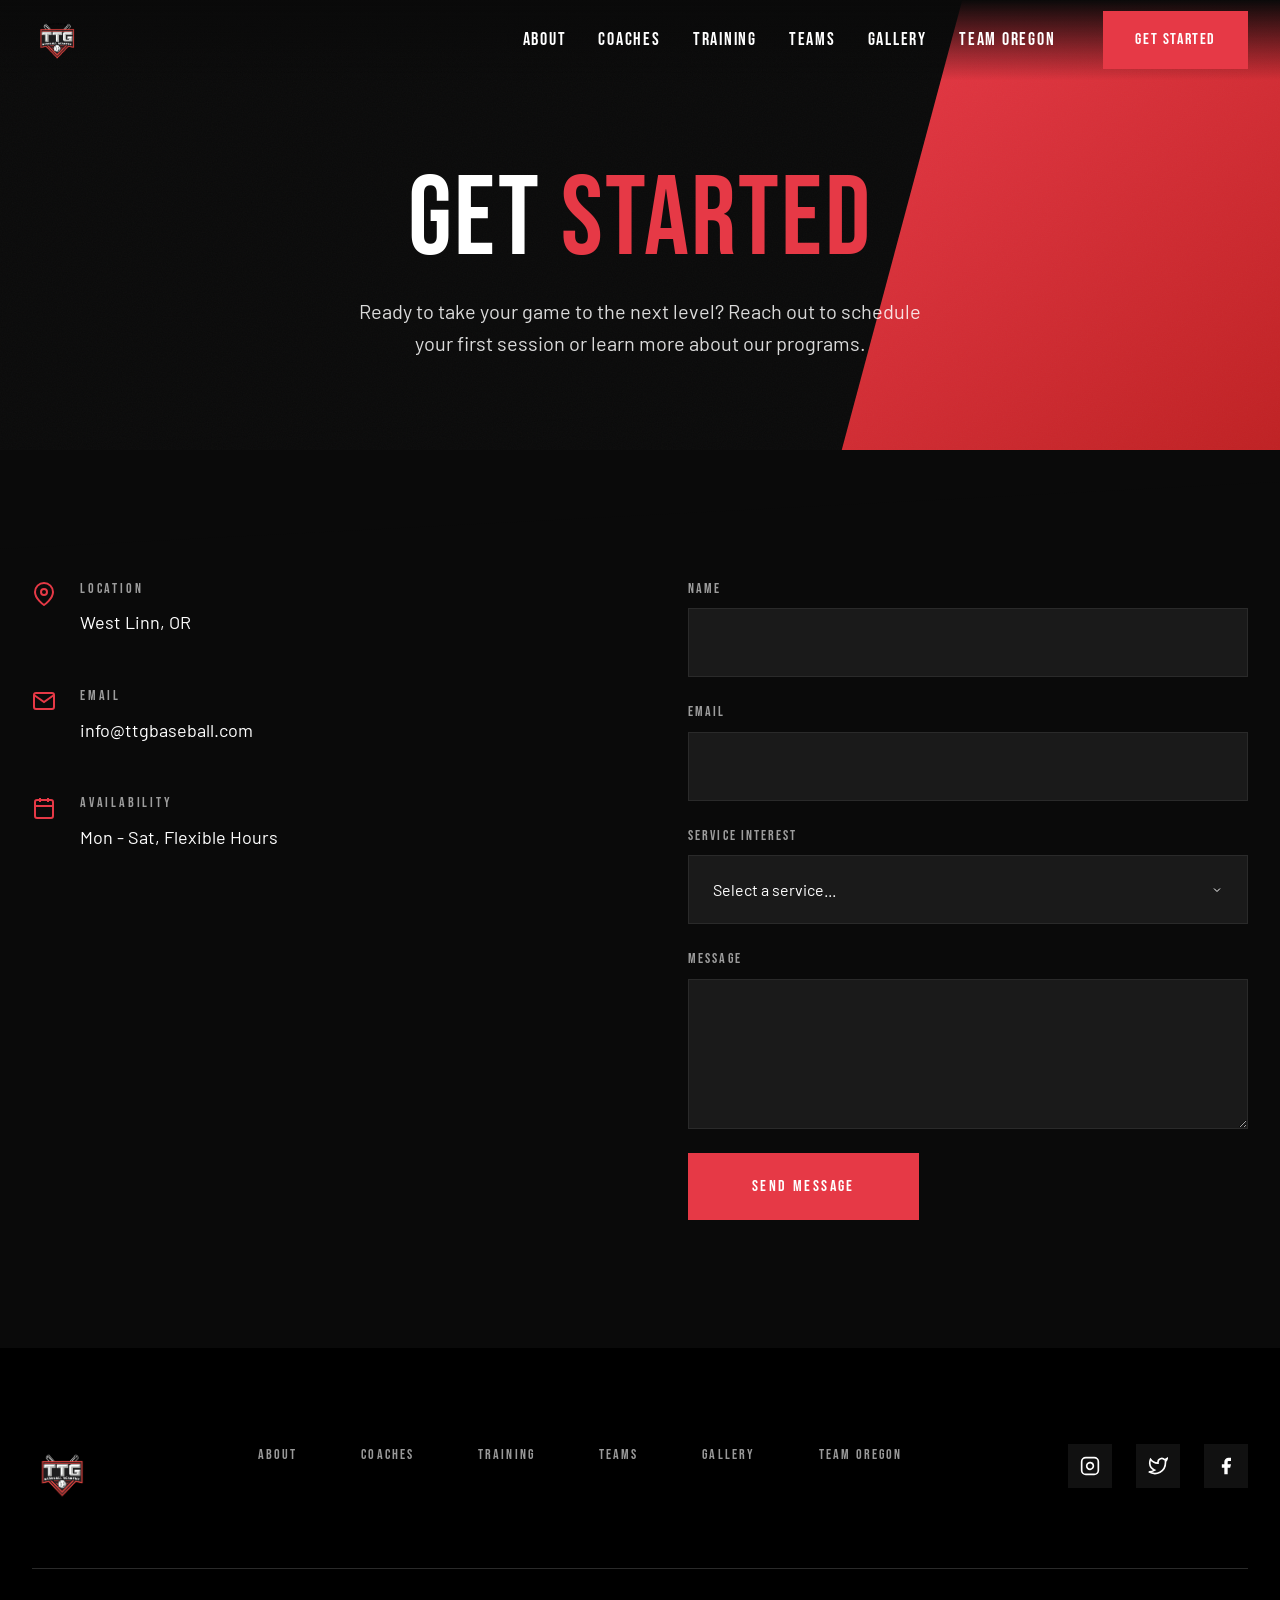
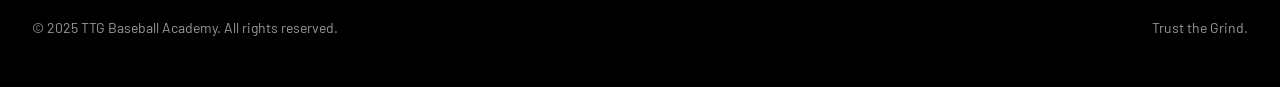
==== commit 32c481fa: "Add Team Oregon 2026 landing page and update navigation" ====
--- a/contact.html
+++ b/contact.html
@@ -36,6 +36,7 @@
           <li><a href="index.html#services" class="nav__link">Training</a></li>
           <li><a href="teams.html" class="nav__link">Teams</a></li>
           <li><a href="gallery.html" class="nav__link">Gallery</a></li>
+          <li><a href="team-oregon.html" class="nav__link">Team Oregon</a></li>
         </ul>
 
         <a href="contact.html" class="nav__cta"><span>Get Started</span></a>
@@ -147,22 +148,23 @@
           <a href="index.html#services" class="footer__link">Training</a>
           <a href="teams.html" class="footer__link">Teams</a>
           <a href="gallery.html" class="footer__link">Gallery</a>
+          <a href="team-oregon.html" class="footer__link">Team Oregon</a>
         </nav>
 
         <div class="footer__social">
-          <a href="#" class="footer__social-link" aria-label="Instagram">
+          <a href="https://www.instagram.com/ttg_baseball_academy/" class="footer__social-link" aria-label="Instagram">
             <svg viewBox="0 0 24 24" fill="none" stroke="currentColor" stroke-width="2">
               <rect x="2" y="2" width="20" height="20" rx="5" ry="5"/>
               <path d="M16 11.37A4 4 0 1 1 12.63 8 4 4 0 0 1 16 11.37z"/>
               <line x1="17.5" y1="6.5" x2="17.51" y2="6.5"/>
             </svg>
           </a>
-          <a href="#" class="footer__social-link" aria-label="Twitter">
+          <a href="https://x.com/WestCoastScout2" class="footer__social-link" aria-label="Twitter">
             <svg viewBox="0 0 24 24" fill="none" stroke="currentColor" stroke-width="2">
               <path d="M23 3a10.9 10.9 0 0 1-3.14 1.53 4.48 4.48 0 0 0-7.86 3v1A10.66 10.66 0 0 1 3 4s-4 9 5 13a11.64 11.64 0 0 1-7 2c9 5 20 0 20-11.5a4.5 4.5 0 0 0-.08-.83A7.72 7.72 0 0 0 23 3z"/>
             </svg>
           </a>
-          <a href="#" class="footer__social-link" aria-label="Facebook">
+          <a href="https://www.facebook.com/dvone.mcclure" class="footer__social-link" aria-label="Facebook">
             <svg viewBox="0 0 24 24" fill="currentColor">
               <path d="M18 2h-3a5 5 0 0 0-5 5v3H7v4h3v8h4v-8h3l1-4h-4V7a1 1 0 0 1 1-1h3z"/>
             </svg>
--- a/css/styles.css
+++ b/css/styles.css
@@ -1171,6 +1171,12 @@
   margin-bottom: var(--space-sm);
 }
 
+.player-card__state {
+  font-size: 1rem;
+  color: var(--white-muted);
+  margin-bottom: var(--space-sm);
+}
+
 .player-card__stats {
   font-size: 0.875rem;
   color: var(--white-dim);
@@ -1193,6 +1199,34 @@
   text-transform: uppercase;
   letter-spacing: 0.05em;
   margin-top: var(--space-xs);
+}
+
+/* Prospecto Profile Link Badge */
+.player-card__profile-link {
+  position: absolute;
+  top: 12px;
+  right: 12px;
+  width: 28px;
+  height: 28px;
+  border-radius: 50%;
+  display: flex;
+  align-items: center;
+  justify-content: center;
+  text-decoration: none;
+  transition: all var(--transition-base);
+  z-index: 10;
+  overflow: hidden;
+}
+
+.player-card__profile-link img {
+  width: 100%;
+  height: 100%;
+  object-fit: cover;
+}
+
+.player-card__profile-link:hover {
+  transform: scale(1.15);
+  box-shadow: 0 0 20px rgba(40, 104, 237, 0.6);
 }
 
 /* Roster Category Headers */
@@ -1412,6 +1446,270 @@
 }
 
 /* =============================================
+   TEAM OREGON - Event Landing Page
+   ============================================= */
+
+/* Taller page hero for event page */
+.page-hero--tall {
+  min-height: 60vh;
+}
+
+/* Event Badge */
+.event-badge {
+  display: inline-flex;
+  align-items: center;
+  gap: var(--space-sm);
+  background: var(--dark-elevated);
+  padding: var(--space-sm) var(--space-lg);
+  margin-bottom: var(--space-lg);
+  border-left: 3px solid var(--red);
+}
+
+.event-badge__date,
+.event-badge__location {
+  font-family: var(--font-display);
+  font-size: 1rem;
+  letter-spacing: 0.1em;
+  text-transform: uppercase;
+  color: var(--white);
+}
+
+.event-badge__divider {
+  color: var(--white-dim);
+}
+
+/* Eligibility Note */
+.eligibility-note {
+  display: inline-flex;
+  align-items: center;
+  gap: var(--space-sm);
+  margin-top: var(--space-lg);
+  padding: var(--space-sm) var(--space-md);
+  background: rgba(230, 57, 70, 0.15);
+  border: 1px solid var(--red);
+  color: var(--white);
+}
+
+.eligibility-note svg {
+  color: var(--red);
+  flex-shrink: 0;
+}
+
+.eligibility-note span {
+  font-family: var(--font-display);
+  font-size: 0.875rem;
+  letter-spacing: 0.15em;
+  text-transform: uppercase;
+}
+
+/* Event Details Grid */
+.event-details {
+  display: grid;
+  grid-template-columns: repeat(4, 1fr);
+  gap: var(--space-lg);
+  margin-top: var(--space-2xl);
+}
+
+.event-detail {
+  display: flex;
+  align-items: flex-start;
+  gap: var(--space-md);
+  padding: var(--space-lg);
+  background: var(--dark-elevated);
+  border-left: 3px solid var(--red);
+}
+
+.event-detail__icon {
+  color: var(--red);
+  flex-shrink: 0;
+}
+
+.event-detail__label {
+  font-family: var(--font-display);
+  font-size: 0.75rem;
+  letter-spacing: 0.2em;
+  text-transform: uppercase;
+  color: var(--white-dim);
+  margin-bottom: var(--space-xs);
+}
+
+.event-detail__value {
+  font-family: var(--font-display);
+  font-size: 1.25rem;
+  text-transform: uppercase;
+  letter-spacing: 0.05em;
+}
+
+.event-detail__sub {
+  font-size: 0.875rem;
+  color: var(--white-dim);
+  margin-top: 2px;
+}
+
+/* Opportunity Cards Grid */
+.opportunity-grid {
+  display: grid;
+  grid-template-columns: repeat(4, 1fr);
+  gap: var(--space-lg);
+}
+
+.opportunity-card {
+  background: var(--dark-elevated);
+  padding: var(--space-2xl);
+  text-align: center;
+  position: relative;
+  overflow: hidden;
+  transition: all var(--transition-base);
+  border: 1px solid transparent;
+}
+
+.opportunity-card::before {
+  content: '';
+  position: absolute;
+  top: 0;
+  left: 0;
+  width: 100%;
+  height: 4px;
+  background: var(--red);
+  transform: scaleX(0);
+  transform-origin: left;
+  transition: transform var(--transition-slow);
+}
+
+.opportunity-card:hover {
+  border-color: var(--gray-light);
+  transform: translateY(-5px);
+}
+
+.opportunity-card:hover::before {
+  transform: scaleX(1);
+}
+
+.opportunity-card__icon {
+  color: var(--red);
+  margin-bottom: var(--space-lg);
+}
+
+.opportunity-card__title {
+  font-family: var(--font-display);
+  font-size: 1.5rem;
+  text-transform: uppercase;
+  letter-spacing: 0.05em;
+  margin-bottom: var(--space-sm);
+}
+
+.opportunity-card__text {
+  color: var(--white-dim);
+  line-height: 1.7;
+}
+
+/* Oregon Form Styles */
+.oregon-form {
+  max-width: 900px;
+  margin: 0 auto;
+  display: flex;
+  flex-direction: column;
+  gap: var(--space-lg);
+}
+
+.form-row {
+  display: grid;
+  gap: var(--space-md);
+}
+
+.form-row--2 {
+  grid-template-columns: repeat(2, 1fr);
+}
+
+.form-row--3 {
+  grid-template-columns: repeat(3, 1fr);
+}
+
+.form-actions {
+  display: flex;
+  justify-content: center;
+  margin-top: var(--space-lg);
+}
+
+.form-submit--large {
+  display: inline-flex;
+  align-items: center;
+  gap: var(--space-sm);
+  padding: var(--space-md) var(--space-2xl);
+  font-size: 1.125rem;
+}
+
+.form-submit--large svg {
+  transition: transform var(--transition-fast);
+}
+
+.form-submit--large:hover svg {
+  transform: translateX(5px);
+}
+
+/* Form select styling */
+select.form-input {
+  cursor: pointer;
+  appearance: none;
+  background-image: url("data:image/svg+xml,%3Csvg xmlns='http://www.w3.org/2000/svg' width='12' height='12' viewBox='0 0 24 24' fill='none' stroke='%23ffffff' stroke-width='2'%3E%3Cpolyline points='6 9 12 15 18 9'%3E%3C/polyline%3E%3C/svg%3E");
+  background-repeat: no-repeat;
+  background-position: right var(--space-md) center;
+  padding-right: var(--space-2xl);
+}
+
+/* Team Oregon Responsive */
+@media (max-width: 1024px) {
+  .event-details {
+    grid-template-columns: repeat(2, 1fr);
+  }
+
+  .opportunity-grid {
+    grid-template-columns: repeat(2, 1fr);
+  }
+
+  .form-row--3 {
+    grid-template-columns: repeat(2, 1fr);
+  }
+
+  .form-row--3 .form-group:last-child {
+    grid-column: span 2;
+  }
+}
+
+@media (max-width: 768px) {
+  .page-hero--tall {
+    min-height: 50vh;
+  }
+
+  .event-badge {
+    flex-direction: column;
+    gap: var(--space-xs);
+    text-align: center;
+  }
+
+  .event-badge__divider {
+    display: none;
+  }
+
+  .event-details {
+    grid-template-columns: 1fr;
+  }
+
+  .opportunity-grid {
+    grid-template-columns: 1fr;
+  }
+
+  .form-row--2,
+  .form-row--3 {
+    grid-template-columns: 1fr;
+  }
+
+  .form-row--3 .form-group:last-child {
+    grid-column: span 1;
+  }
+}
+
+/* =============================================
    GALLERY - Contact Sheet
    ============================================= */
 
